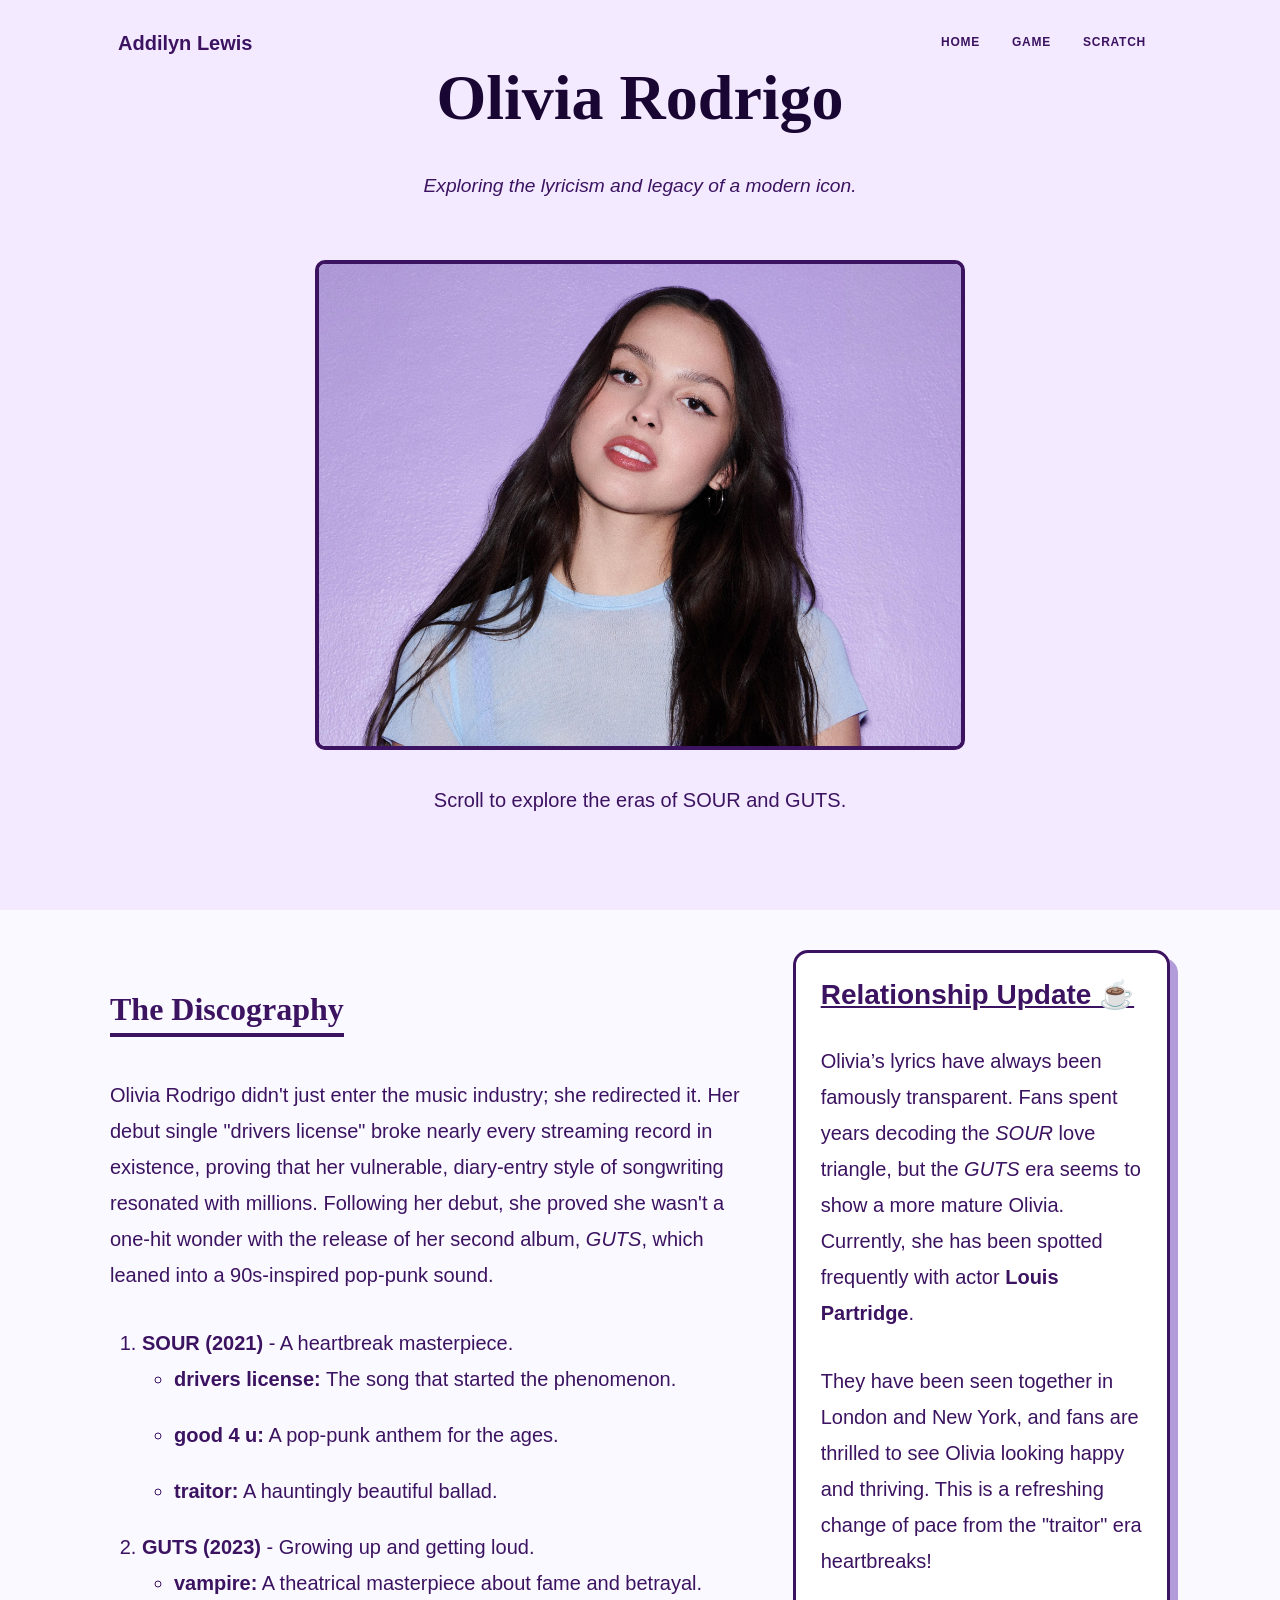
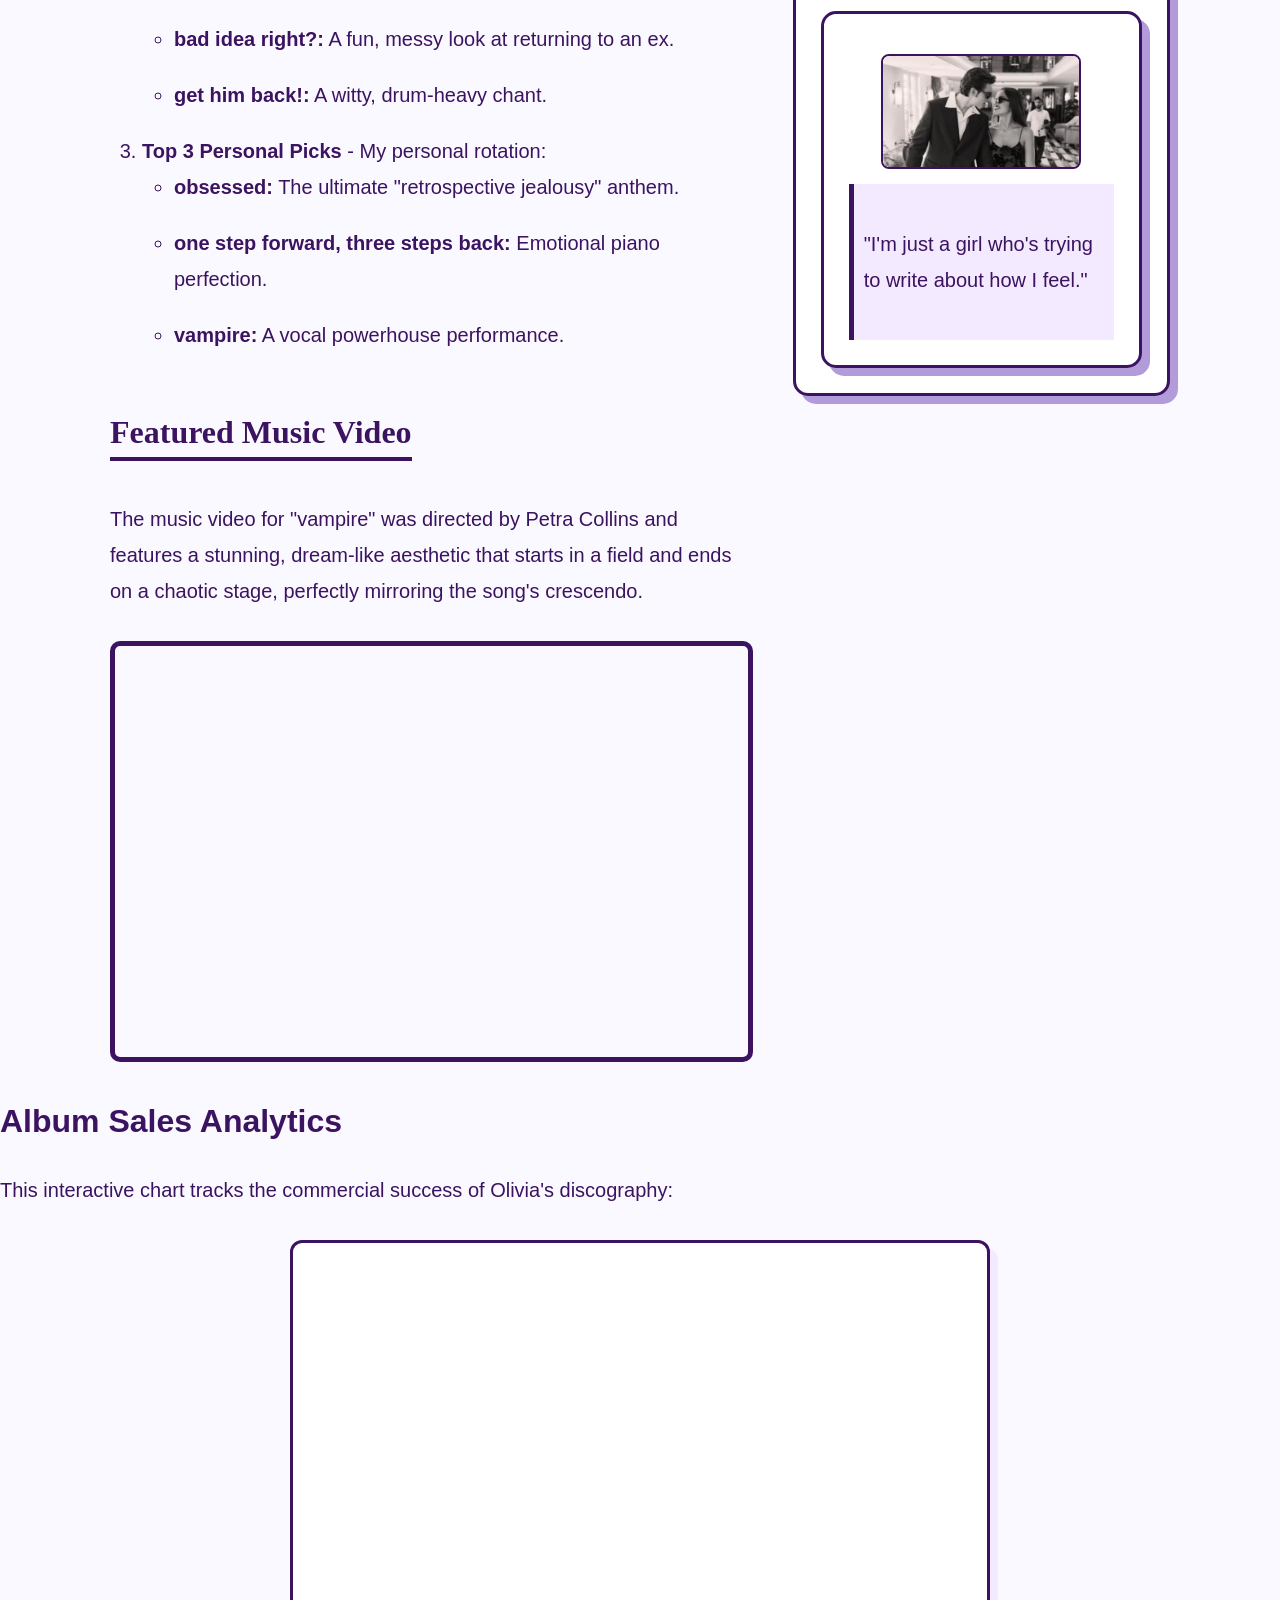
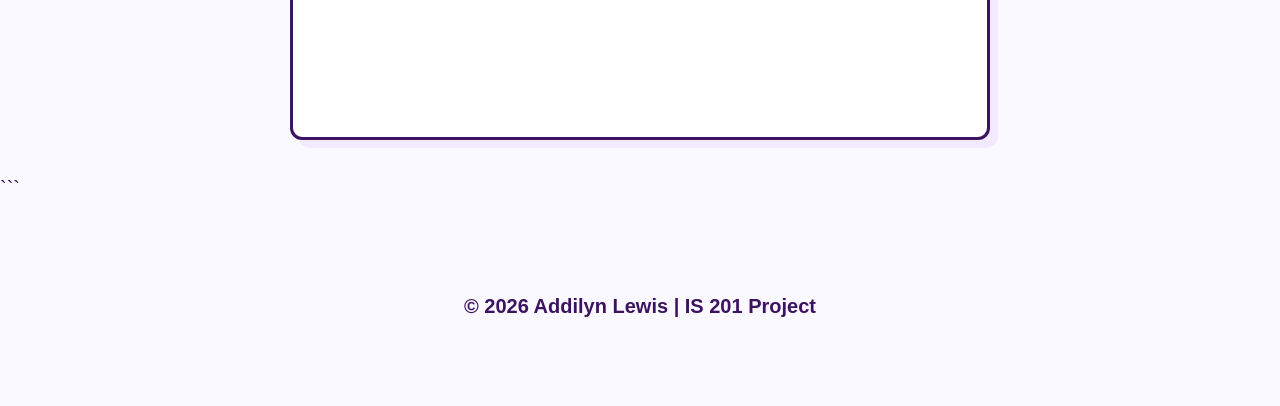
==== olivia.html @ ddae1ed8 "Add files via upload" ====
<!DOCTYPE html>
<html lang="en">
<head>
    <meta charset="UTF-8">
    <meta name="viewport" content="width=device-width, initial-scale=1.0">
    <title>Olivia Rodrigo | GUTS & SOUR Portal</title>
    <link href="css/styles.css" rel="stylesheet" />
    <link rel="stylesheet" href="css/olivia-styles.css">
</head>
<body>

    <nav class="navbar navbar-expand-lg navbar-light" id="mainNav">
    <div class="container px-4 px-lg-5">
        <a class="navbar-brand" href="index.html">Addilyn Lewis</a>
        <button class="navbar-toggler" type="button" data-bs-toggle="collapse" data-bs-target="#navbarResponsive" aria-controls="navbarResponsive" aria-expanded="false" aria-label="Toggle navigation">
            Menu
            <i class="fas fa-bars"></i>
        </button>
        <div class="collapse navbar-collapse" id="navbarResponsive">
            <ul class="navbar-nav ms-auto py-4 py-lg-0">
                <li class="nav-item"><a class="nav-link px-lg-3 py-3 py-lg-4" href="index.html">Home</a></li>
              <li class="nav-item">
    <a class="nav-link px-lg-3 py-3 py-lg-4" href="vampire-game.html">Game</a>
</li>
                <li class="nav-item"><a class="nav-link px-lg-3 py-3 py-lg-4" href="olivia.html">Scratch</a></li>
                
            </ul>
        </div>
    </div>
</nav>

    <div class="hero-banner">
        <h1>Olivia Rodrigo</h1>
        <p class="hero-subtitle">Exploring the lyricism and legacy of a modern icon.</p>
        
        <div class="image-container">
            <img src="assets/img/olivia-photo.jpg" alt="Olivia Rodrigo Portrait" class="header-img">
            <p class="photo-caption">Scroll to explore the eras of SOUR and GUTS.</p>
        </div>
    </div>

    <div class="main-wrapper">
        <div class="main-content">
            <h2 id="discography">The Discography</h2>
            <p>Olivia Rodrigo didn't just enter the music industry; she redirected it. Her debut single "drivers license" broke nearly every streaming record in existence, proving that her vulnerable, diary-entry style of songwriting resonated with millions. Following her debut, she proved she wasn't a one-hit wonder with the release of her second album, <em>GUTS</em>, which leaned into a 90s-inspired pop-punk sound.</p>

            <ol class="album-master-list">
                <li>
                    <strong>SOUR (2021)</strong> - A heartbreak masterpiece.
                    <ul>
                        <li><strong>drivers license:</strong> The song that started the phenomenon.</li>
                        <li><strong>good 4 u:</strong> A pop-punk anthem for the ages.</li>
                        <li><strong>traitor:</strong> A hauntingly beautiful ballad.</li>
                    </ul>
                </li>
                <li>
                    <strong>GUTS (2023)</strong> - Growing up and getting loud.
                    <ul>
                        <li><strong>vampire:</strong> A theatrical masterpiece about fame and betrayal.</li>
                        <li><strong>bad idea right?:</strong> A fun, messy look at returning to an ex.</li>
                        <li><strong>get him back!:</strong> A witty, drum-heavy chant.</li>
                    </ul>
                </li>
                <li>
                    <strong>Top 3 Personal Picks</strong> - My personal rotation:
                    <ul>
                        <li><strong>obsessed:</strong> The ultimate "retrospective jealousy" anthem.</li>
                        <li><strong>one step forward, three steps back:</strong> Emotional piano perfection.</li>
                        <li><strong>vampire:</strong> A vocal powerhouse performance.</li>
                    </ul>
                </li>
            </ol>

            <h2 id="vampire-video">Featured Music Video</h2>
            <p>The music video for "vampire" was directed by Petra Collins and features a stunning, dream-like aesthetic that starts in a field and ends on a chaotic stage, perfectly mirroring the song's crescendo.</p>
            
            <div class="video-wrapper">
                <iframe width="100%" height="400" src="https://www.youtube.com/embed/RlPNh_PB6To" frameborder="0" allowfullscreen></iframe>
            </div>
            
        </div>

        <div class="sidebar">
            <h3>Relationship Update ☕</h3>
            <p>Olivia’s lyrics have always been famously transparent. Fans spent years decoding the <em>SOUR</em> love triangle, but the <em>GUTS</em> era seems to show a more mature Olivia. Currently, she has been spotted frequently with actor <strong>Louis Partridge</strong>.</p>
            <p>They have been seen together in London and New York, and fans are thrilled to see Olivia looking happy and thriving. This is a refreshing change of pace from the "traitor" era heartbreaks!</p>
            <div class="sidebar">

    <div class="sidebar-photo-container">
        <img src="assets/img/louis-olivia.jpg" alt="Olivia and Louis" class="sidebar-img">
    </div>
            <div class="quote-box">
                <p>"I'm just a girl who's trying to write about how I feel."</p>
            </div>
        </div>
       
</div>
    </div>
    <h2 id="album-data">Album Sales Analytics</h2>
    <p>This interactive chart tracks the commercial success of Olivia's discography:</p>
    
    <div class="tableau-container">
        <div class='tableauPlaceholder' id='viz1776842919677' style='position: relative'><noscript><a href='#'><img alt='Sheet 1 ' src='https:&#47;&#47;public.tableau.com&#47;static&#47;images&#47;Ol&#47;OliviaRodrigosAlbumSales&#47;Sheet1&#47;1_rss.png' style='border: none' /></a></noscript><object class='tableauViz'  style='display:none;'><param name='host_url' value='https%3A%2F%2Fpublic.tableau.com%2F' /> <param name='embed_code_version' value='3' /> <param name='site_root' value='' /><param name='name' value='OliviaRodrigosAlbumSales&#47;Sheet1' /><param name='tabs' value='no' /><param name='toolbar' value='yes' /><param name='static_image' value='https:&#47;&#47;public.tableau.com&#47;static&#47;images&#47;Ol&#47;OliviaRodrigosAlbumSales&#47;Sheet1&#47;1.png' /> <param name='animate_transition' value='yes' /><param name='display_static_image' value='yes' /><param name='display_spinner' value='yes' /><param name='display_overlay' value='yes' /><param name='display_count' value='yes' /><param name='language' value='en-US' /></object></div><script type='text/javascript'>var divElement = document.getElementById('viz1776842919677');var vizElement = divElement.getElementsByTagName('object')[0];vizElement.style.width='100%';vizElement.style.height=(divElement.offsetWidth*0.75)+'px';var scriptElement = document.createElement('script');scriptElement.src = 'https://public.tableau.com/javascripts/api/viz_v1.js';vizElement.parentNode.insertBefore(scriptElement, vizElement);</script>
    </div>

</div> ```

    <footer>
        <p>&copy; 2026 Addilyn Lewis | IS 201 Project</p>
    </footer>
<script src="https://cdn.jsdelivr.net/npm/bootstrap@5.2.3/dist/js/bootstrap.bundle.min.js"></script>
<script src="js/scripts.js"></script>
</body>
</html>
---- css/olivia-styles.css ----
/* 1. Custom Background (Requirement) */
body {
    background-color: #faf9ff; /* Super light misty lavender */
    margin: 0;
    padding: 0;
    /* 2. Style specifying Font Family (Requirement) */
    font-family: 'Inter', 'Segoe UI', Tahoma, sans-serif;
    /* 3. Style specifying Font Color (Requirement) */
    color: #3c1361; /* DEEP DARK PURPLE text */
    line-height: 1.8;
}

/* Nav Bar with subtle Dark Purple Border */
.top-nav {
    background-color: #ffffff;
    padding: 20px;
    text-align: center;
    border-bottom: 3px solid #3c1361; /* Bold dark purple underline */
}

.top-nav a {
    color: #3c1361;
    text-decoration: none;
    margin: 0 20px;
    font-weight: 800; /* Bolded links */
    text-transform: uppercase;
    font-size: 0.8rem;
    letter-spacing: 1px;
}

/* Div 1: Header Styling */
.hero-banner {
    text-align: center;
    padding: 60px 20px;
    background-color: #f3eaff; /* Slightly darker purple for header */
}

.hero-banner h1 {
    font-family: 'Georgia', serif;
    font-size: 4rem;
    font-weight: 900; /* Bolded */
    margin: 0;
    color: #1a0633; /* Nearly black-purple */
}

.hero-subtitle {
    font-size: 1.2rem;
    color: #3c1361;
    font-style: italic;
}

.header-img {
    width: 100%;
    max-width: 650px;
    border-radius: 10px;
    margin-top: 25px;
    border: 4px solid #3c1361; /* Dark Purple Frame */
}

/* Div 2 & 3 Positioning: Sidebar Layout */
.main-wrapper {
    display: flex;
    max-width: 1100px;
    margin: 40px auto;
    gap: 40px;
    padding: 0 20px;
}

/* Div 2: Main Content */
.main-content {
    flex: 2;
}

.main-content h2 {
    font-family: 'Georgia', serif;
    font-size: 2rem;
    color: #3c1361;
    border-bottom: 4px solid #3c1361; /* Bold underline */
    display: inline-block;
    padding-bottom: 5px;
    margin-top: 40px;
}

/* Div 3: Sidebar */
.sidebar {
    flex: 1;
    background-color: #ffffff;
    padding: 25px;
    border: 3px solid #3c1361; /* Dark Purple Border */
    border-radius: 15px;
    height: fit-content;
    box-shadow: 8px 8px 0px #b19cd9; /* Lilac offset shadow */
}
.sidebar-img {
    /* THIS IS THE MAGIC LINE YOU NEED TO ADD */
    width: 100%;       /* It will fill the width of its purple box and NO bigger */
    
    max-width: 200px;  /* You might already have this from our last step */
    display: block;
    margin: 15px auto; /* Centers the photo */
    border: 2px solid #3c1361; /* Matches your theme */
    border-radius: 8px; /* Slightly rounded corners */
}

.sidebar h3 {
    margin-top: 0;
    font-weight: 900;
    text-decoration: underline;
}

/* List Styling */
.album-master-list {
    margin-top: 30px;
}

.album-master-list li {
    margin-bottom: 20px;
}

/* Video Styling */
.video-wrapper {
    margin-top: 30px;
    border: 5px solid #3c1361;
    border-radius: 10px;
    overflow: hidden;
}

footer {
    text-align: center;
    padding: 50px;
    color: #3c1361;
    font-weight: bold;
}

.quote-box {
    background: #f3eaff;
    padding: 10px;
    margin-top: 15px;
    border-left: 5px solid #3c1361;
}

.tableau-container {
    width: 100%;             
    max-width: 700px;
    height: 500px;         
    margin: 30px auto;     
    padding: 10px;
    background-color: #fff;
    border: 3px solid #3c1361; 
    border-radius: 12px;
    overflow: hidden;        
    box-shadow: 8px 8px 0px #f3eaff;
}

.tableauPlaceholder, .tableauViz {
    width: 100% !important;
    height: 100% !important;
}
/* This targets the Navbar links on the Olivia page only */
#mainNav .nav-link, #mainNav .navbar-brand {
    color: #3c1361 !important; /* Your signature dark purple */
    font-weight: 700;
}

/* This makes the links change color slightly when you hover over them */
#mainNav .nav-link:hover {
    color: #6a1b9a !important; /* A slightly lighter purple for the hover effect */
}

/* This fixes the "Menu" button on mobile so it's also purple */
.navbar-toggler {
    color: #3c1361 !important;
    border-color: #3c1361 !important;
}
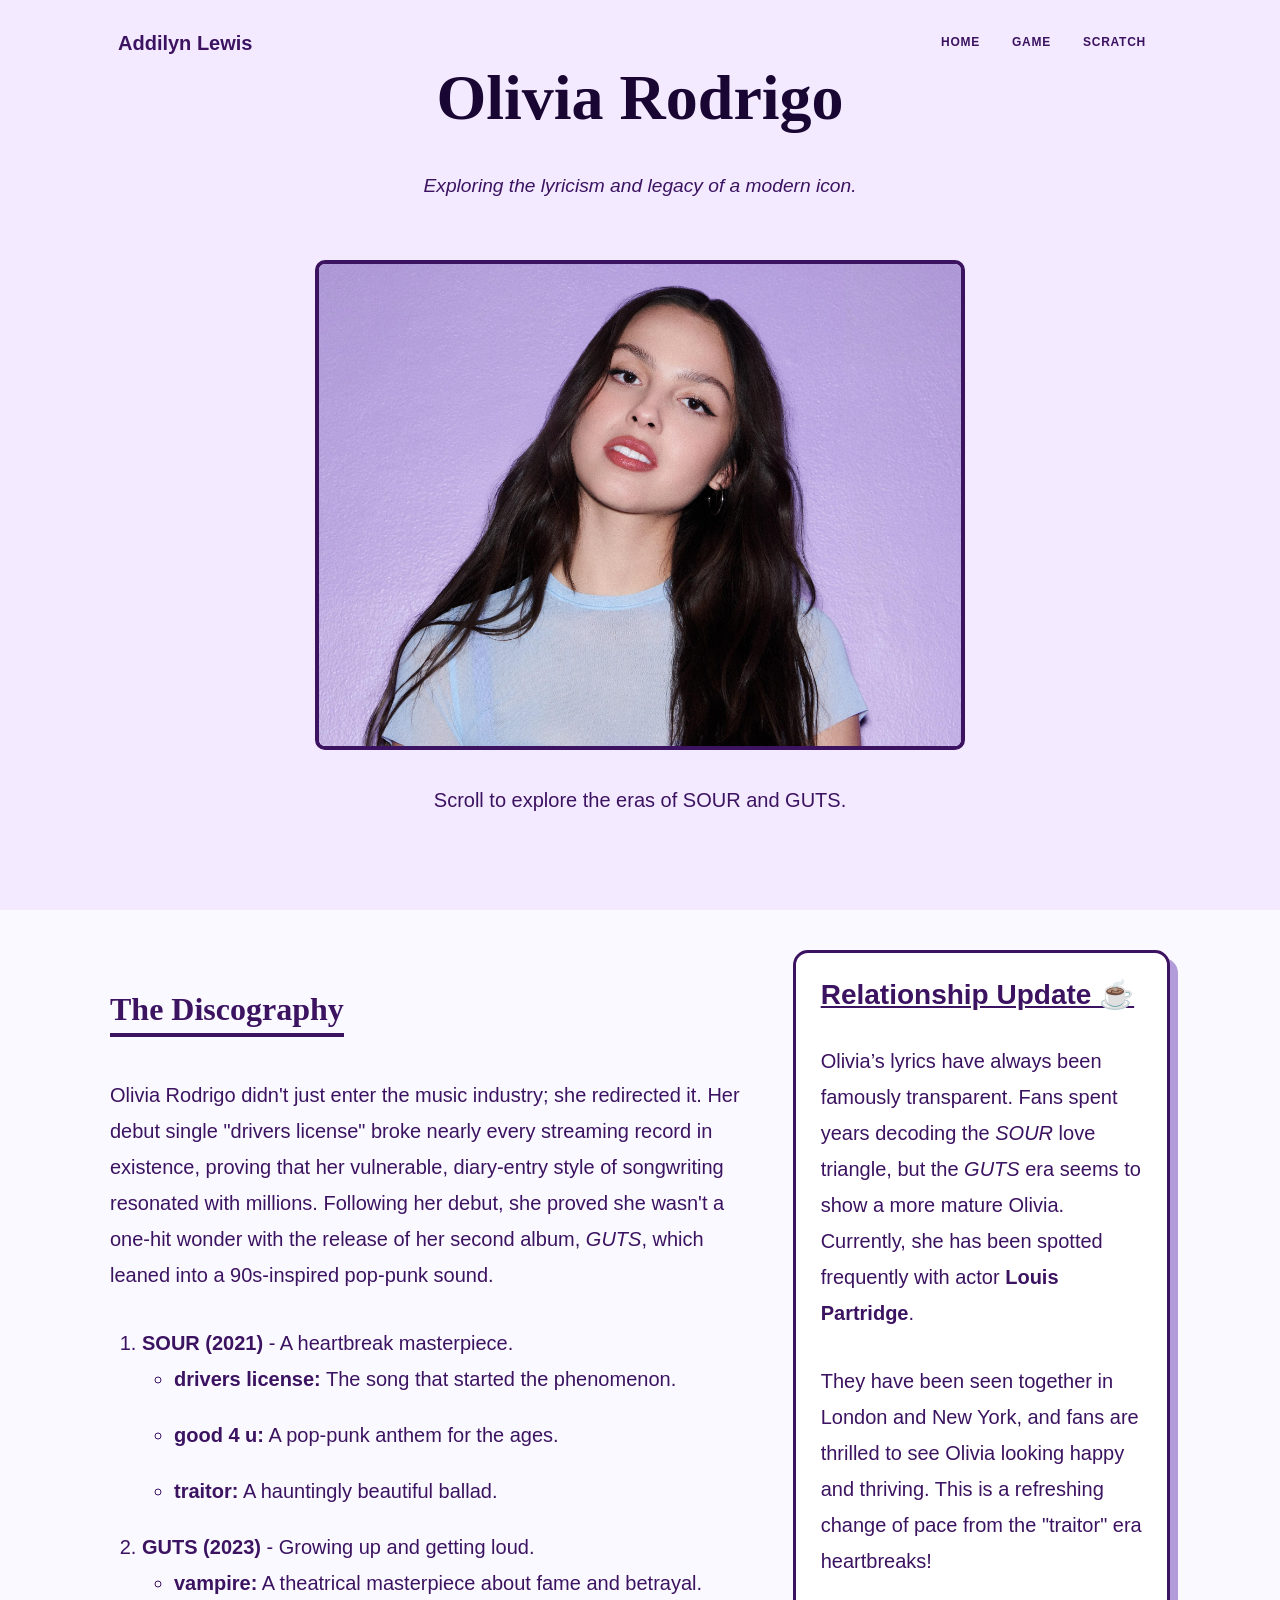
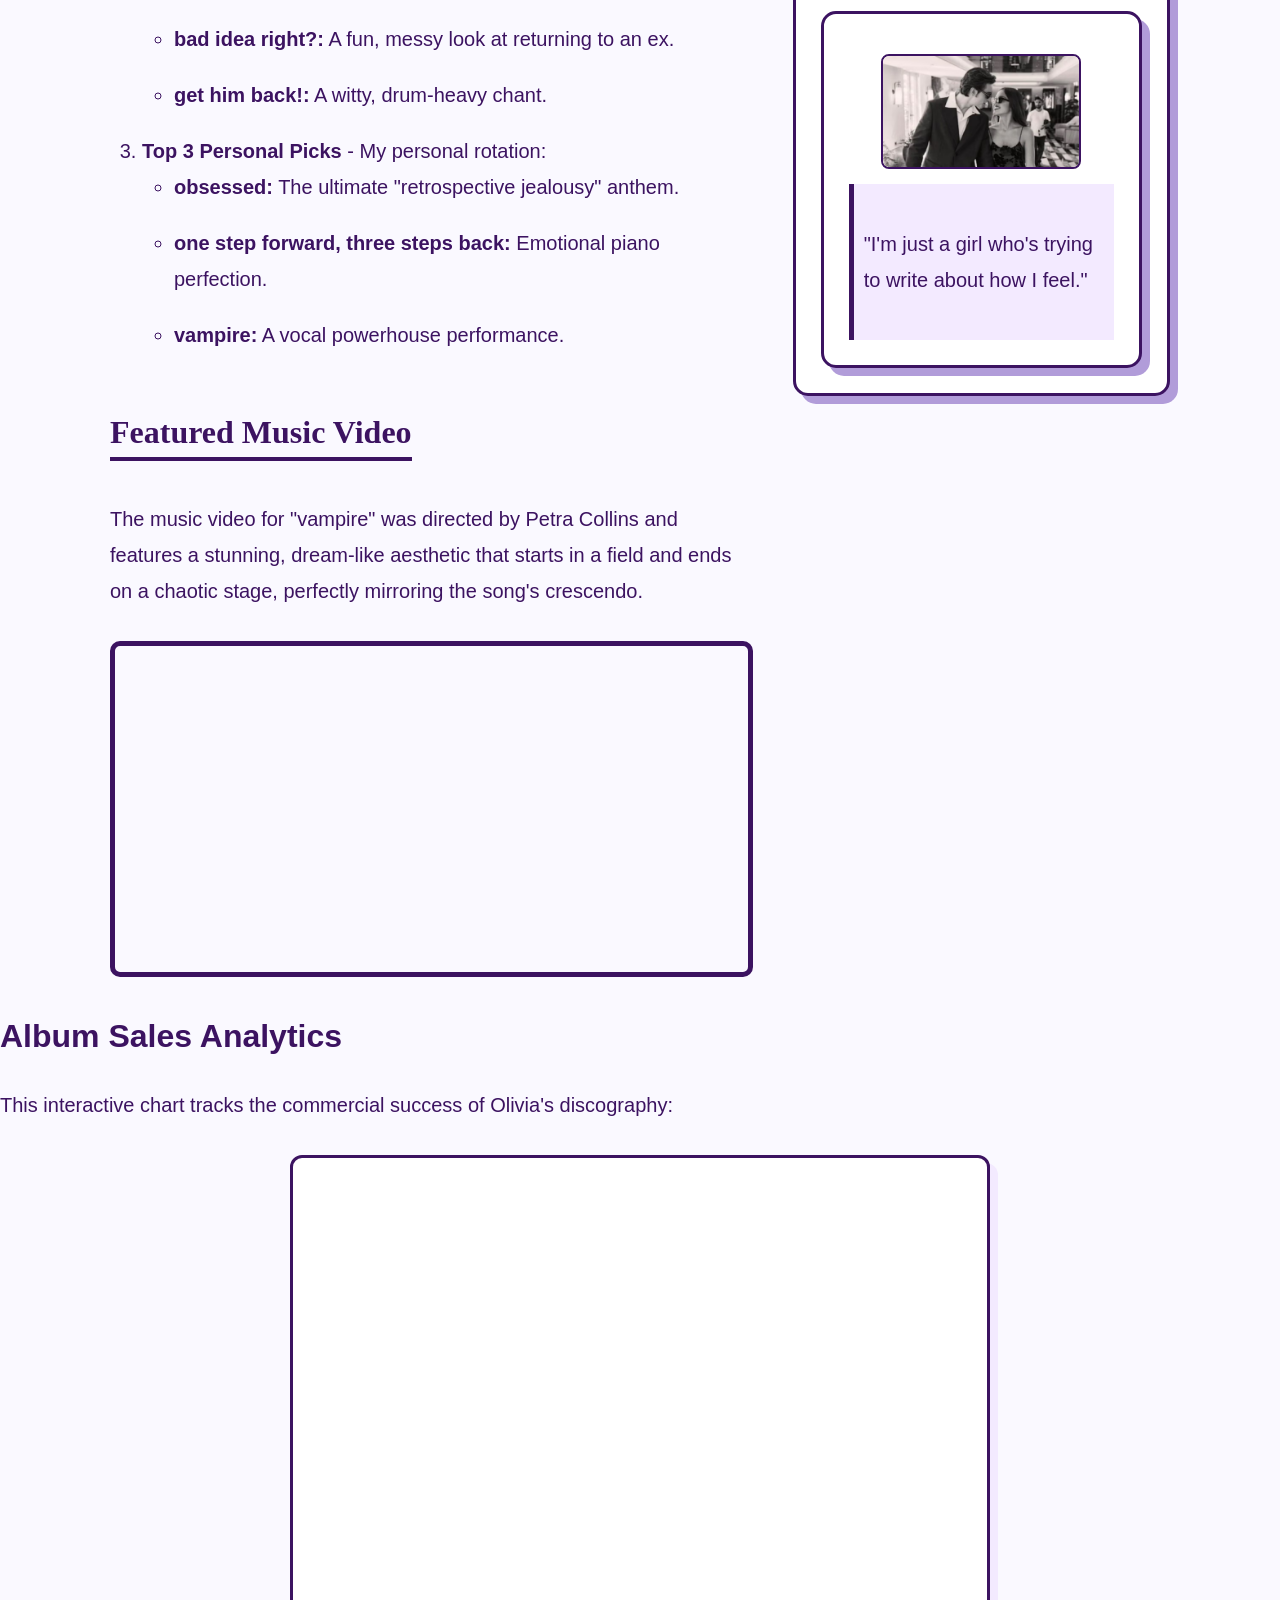
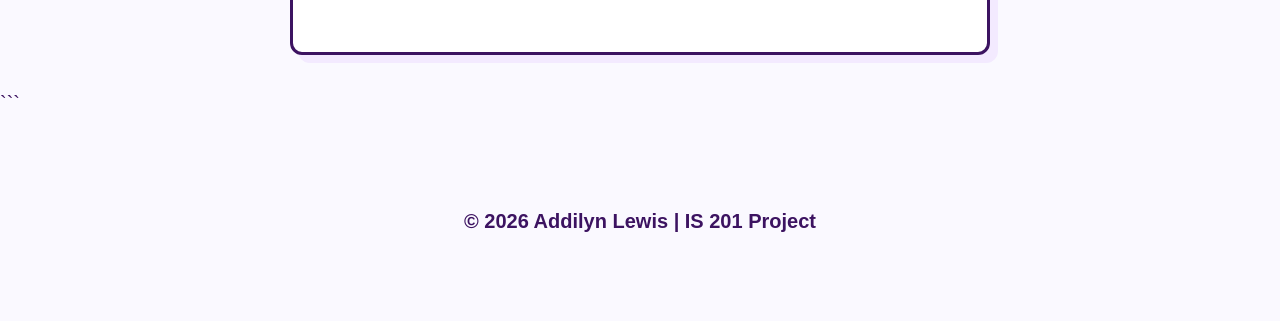
==== commit a0872b3f: "Update olivia.html" ====
--- a/olivia.html
+++ b/olivia.html
@@ -75,7 +75,7 @@
             <p>The music video for "vampire" was directed by Petra Collins and features a stunning, dream-like aesthetic that starts in a field and ends on a chaotic stage, perfectly mirroring the song's crescendo.</p>
             
             <div class="video-wrapper">
-                <iframe width="100%" height="400" src="https://www.youtube.com/embed/RlPNh_PB6To" frameborder="0" allowfullscreen></iframe>
+                <iframe width="560" height="315" src="https://www.youtube.com/embed/RlPNh_PBZb4?si=oZpRzdHbR35xOuGT" title="YouTube video player" frameborder="0" allow="accelerometer; autoplay; clipboard-write; encrypted-media; gyroscope; picture-in-picture; web-share" referrerpolicy="strict-origin-when-cross-origin" allowfullscreen></iframe>
             </div>
             
         </div>
@@ -111,4 +111,4 @@
 <script src="https://cdn.jsdelivr.net/npm/bootstrap@5.2.3/dist/js/bootstrap.bundle.min.js"></script>
 <script src="js/scripts.js"></script>
 </body>
-</html>+</html>
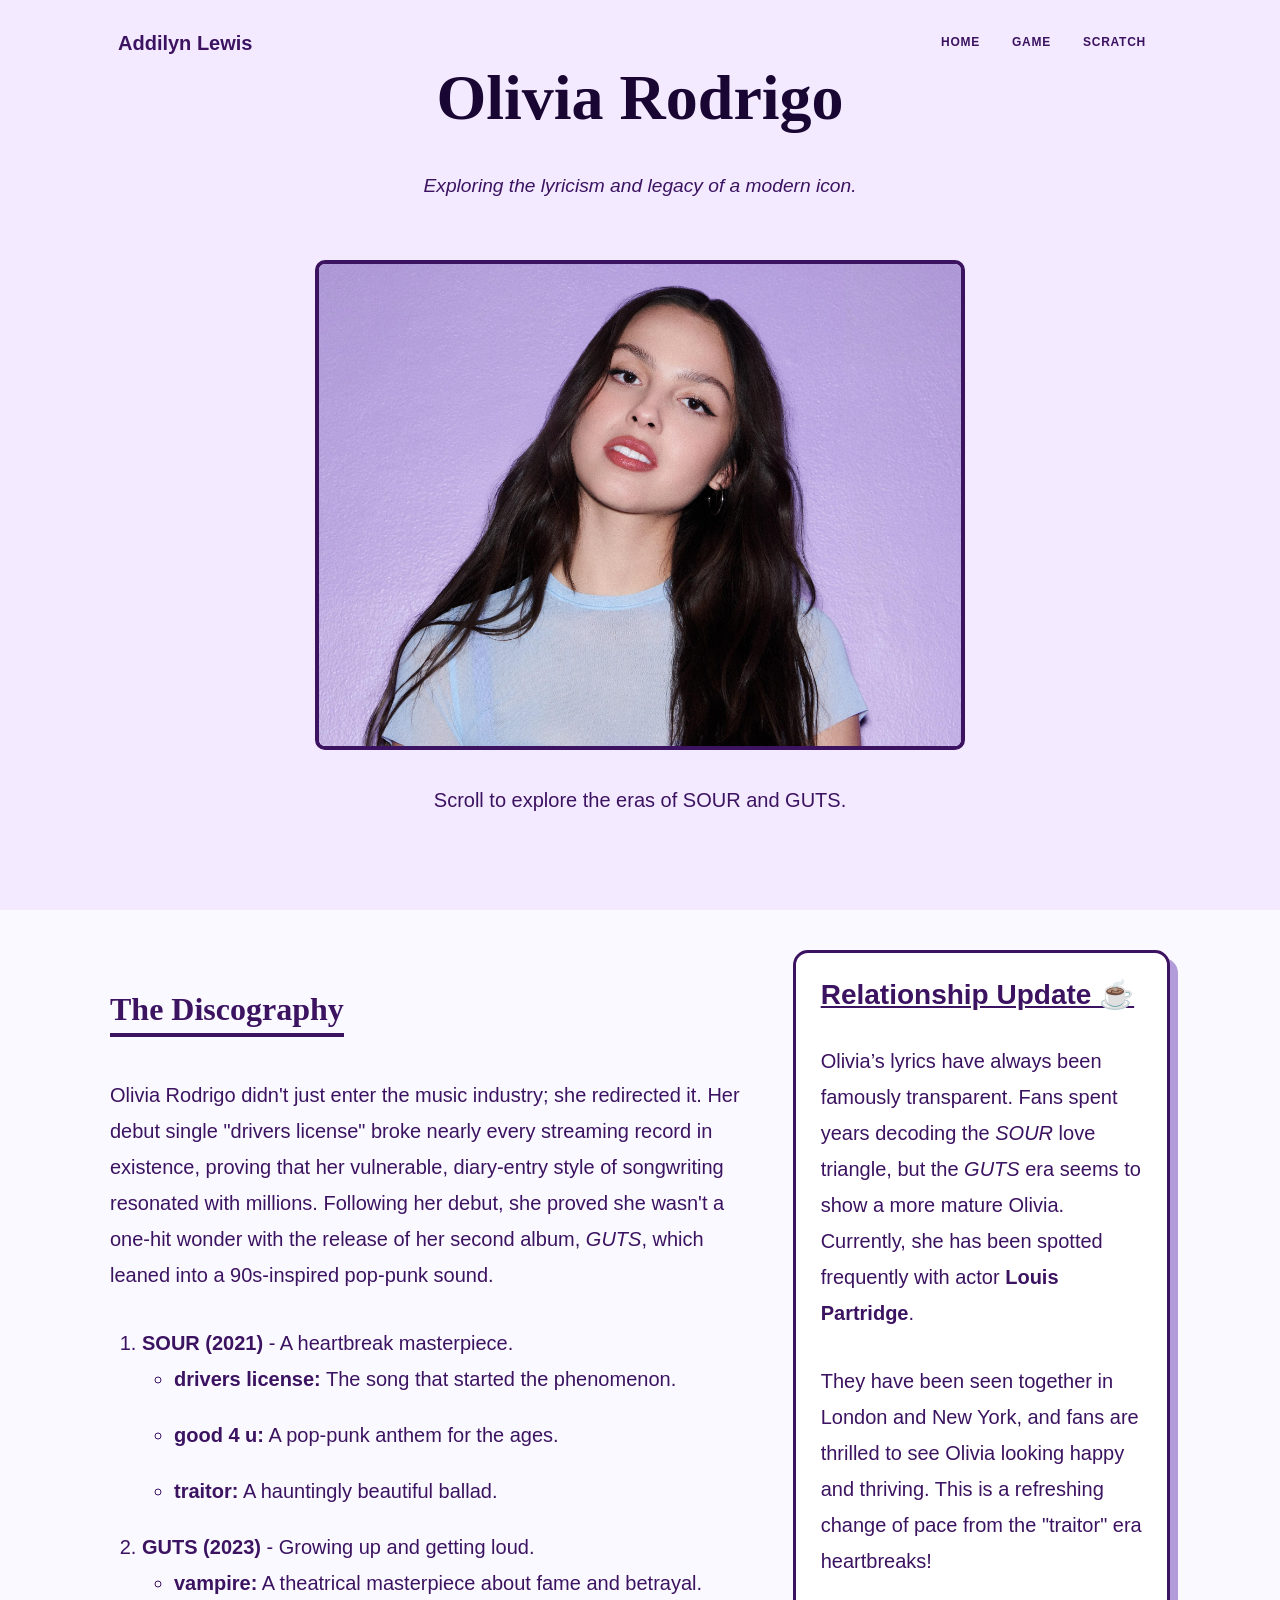
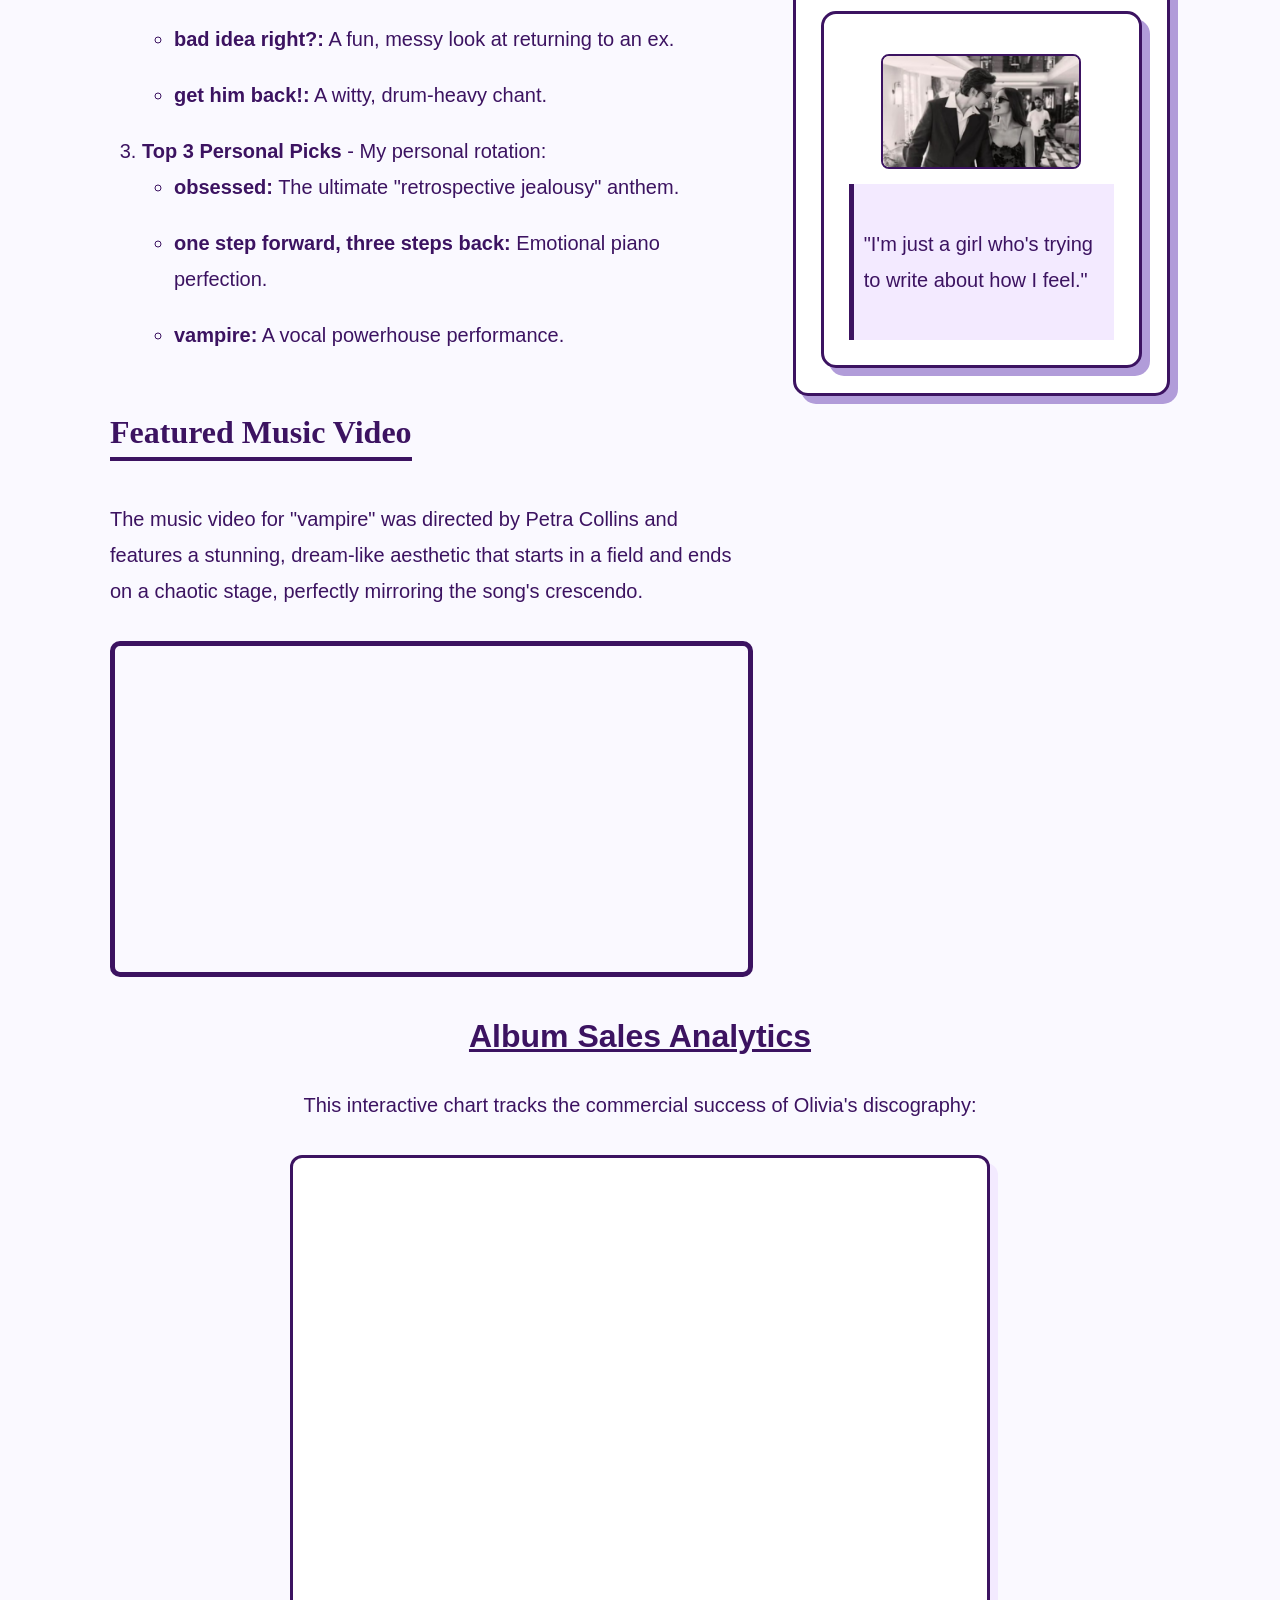
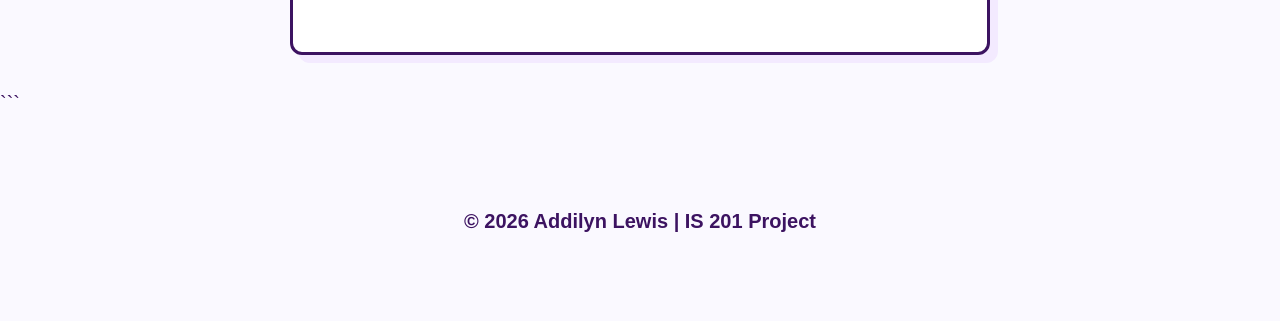
==== commit 32f640bc: "Update olivia.html" ====
--- a/olivia.html
+++ b/olivia.html
@@ -96,8 +96,8 @@
        
 </div>
     </div>
-    <h2 id="album-data">Album Sales Analytics</h2>
-    <p>This interactive chart tracks the commercial success of Olivia's discography:</p>
+    <h2 id="album-data" style="text-align: center; text-decoration: underline;">Album Sales Analytics</h2>
+    <p style="text-align: center;">This interactive chart tracks the commercial success of Olivia's discography:</p>
     
     <div class="tableau-container">
         <div class='tableauPlaceholder' id='viz1776842919677' style='position: relative'><noscript><a href='#'><img alt='Sheet 1 ' src='https:&#47;&#47;public.tableau.com&#47;static&#47;images&#47;Ol&#47;OliviaRodrigosAlbumSales&#47;Sheet1&#47;1_rss.png' style='border: none' /></a></noscript><object class='tableauViz'  style='display:none;'><param name='host_url' value='https%3A%2F%2Fpublic.tableau.com%2F' /> <param name='embed_code_version' value='3' /> <param name='site_root' value='' /><param name='name' value='OliviaRodrigosAlbumSales&#47;Sheet1' /><param name='tabs' value='no' /><param name='toolbar' value='yes' /><param name='static_image' value='https:&#47;&#47;public.tableau.com&#47;static&#47;images&#47;Ol&#47;OliviaRodrigosAlbumSales&#47;Sheet1&#47;1.png' /> <param name='animate_transition' value='yes' /><param name='display_static_image' value='yes' /><param name='display_spinner' value='yes' /><param name='display_overlay' value='yes' /><param name='display_count' value='yes' /><param name='language' value='en-US' /></object></div><script type='text/javascript'>var divElement = document.getElementById('viz1776842919677');var vizElement = divElement.getElementsByTagName('object')[0];vizElement.style.width='100%';vizElement.style.height=(divElement.offsetWidth*0.75)+'px';var scriptElement = document.createElement('script');scriptElement.src = 'https://public.tableau.com/javascripts/api/viz_v1.js';vizElement.parentNode.insertBefore(scriptElement, vizElement);</script>
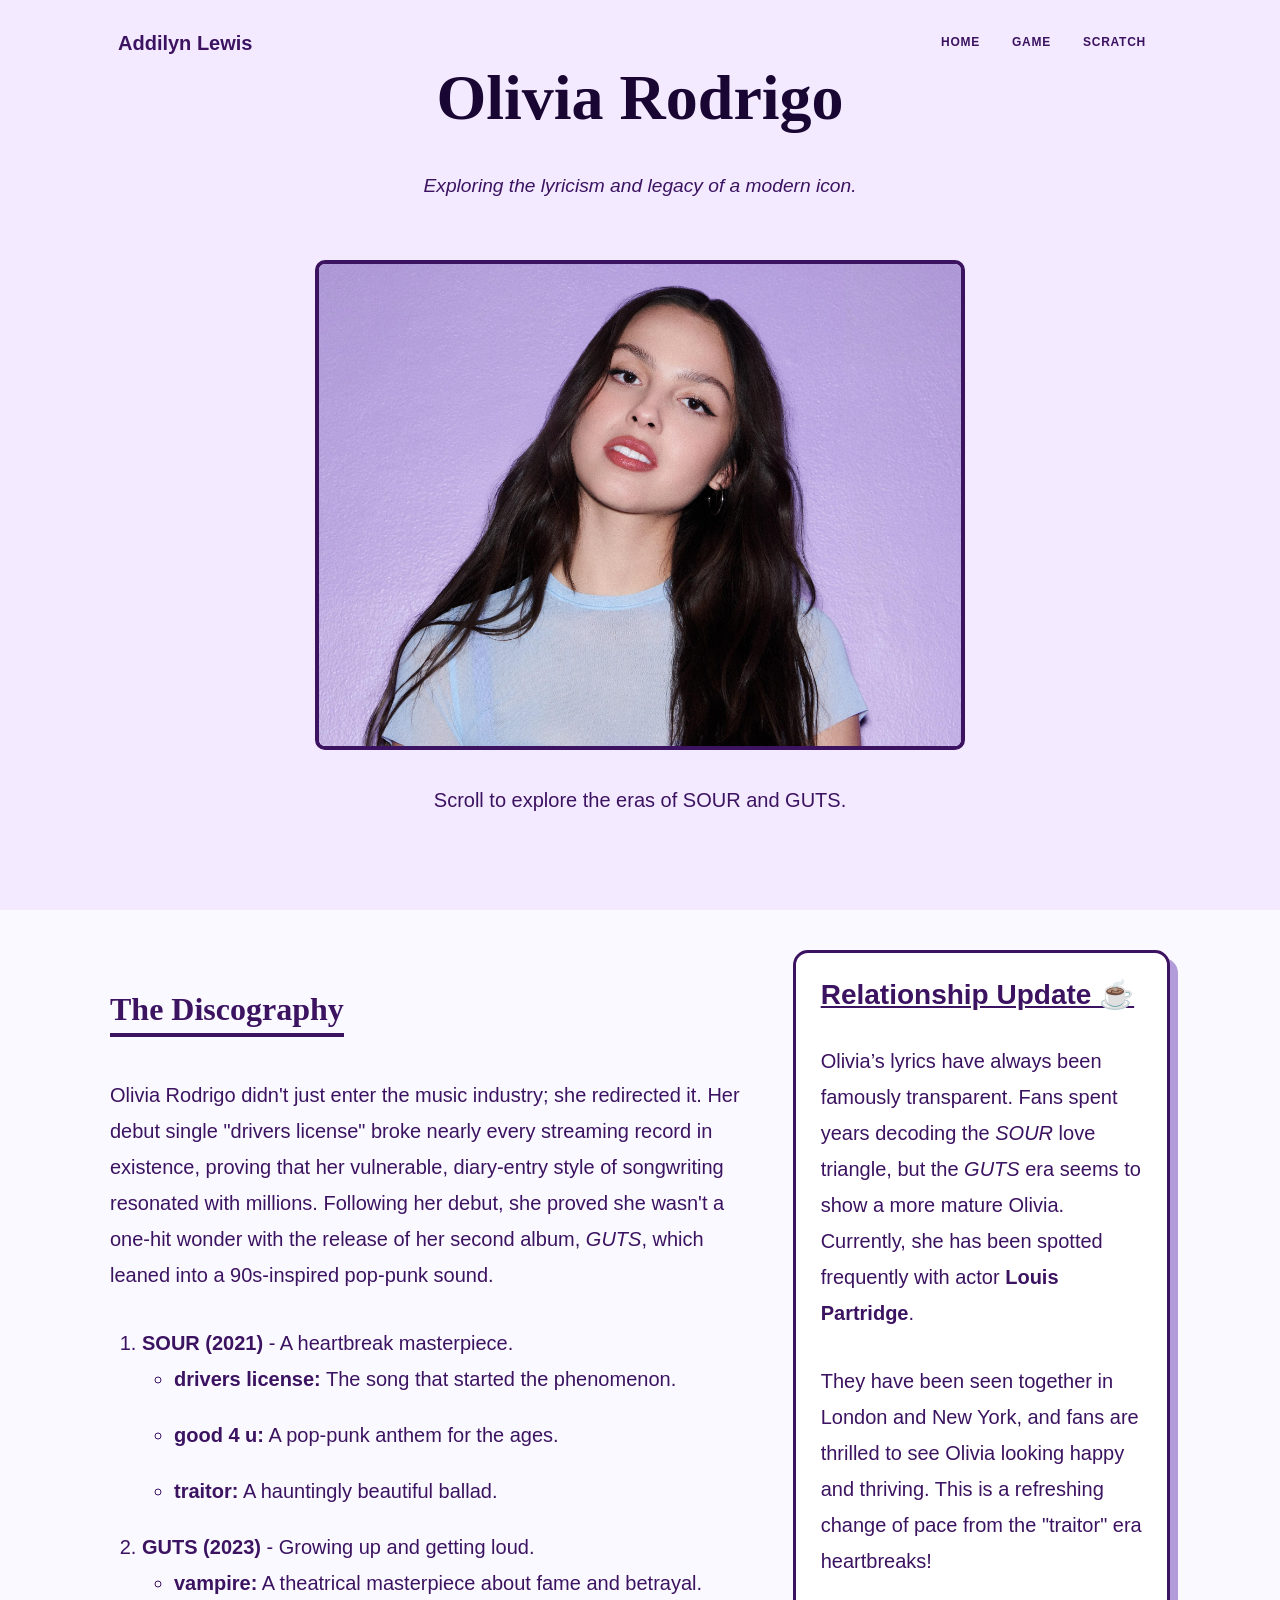
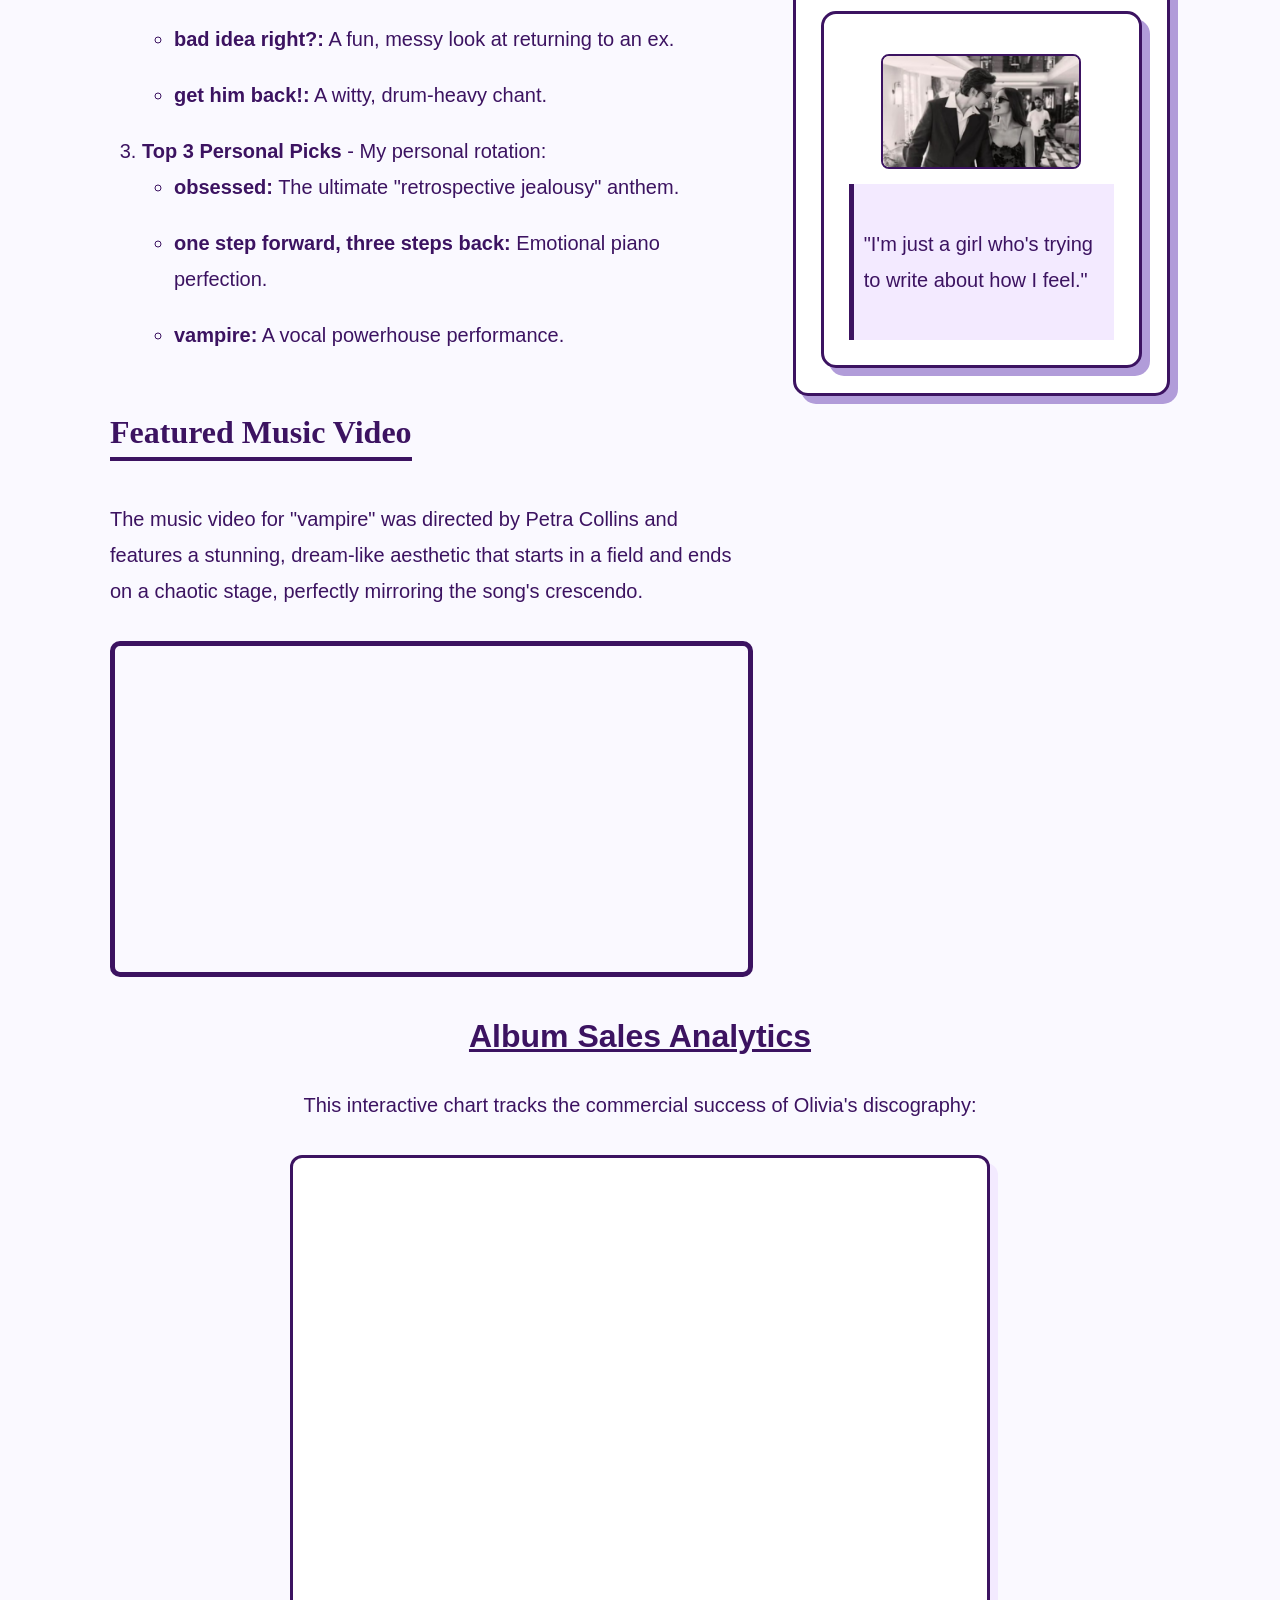
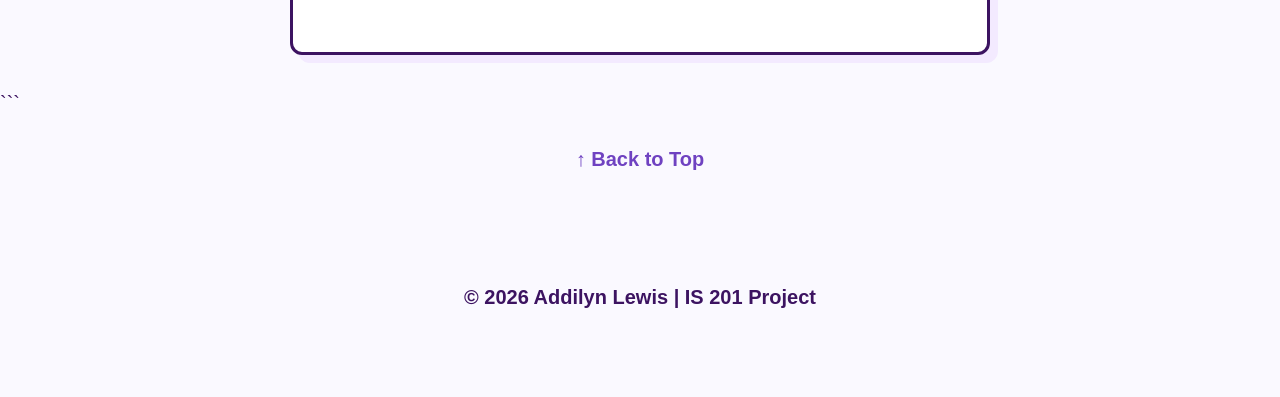
==== commit fd9ba46f: "Update olivia.html" ====
--- a/olivia.html
+++ b/olivia.html
@@ -28,7 +28,7 @@
         </div>
     </div>
 </nav>
-
+<div id="top"></div>
     <div class="hero-banner">
         <h1>Olivia Rodrigo</h1>
         <p class="hero-subtitle">Exploring the lyricism and legacy of a modern icon.</p>
@@ -104,7 +104,9 @@
     </div>
 
 </div> ```
-
+<div style="text-align: center; margin: 20px 0;">
+    <a href="#top" style="text-decoration: none; color: #6f42c1; font-weight: bold;">↑ Back to Top</a>
+</div>
     <footer>
         <p>&copy; 2026 Addilyn Lewis | IS 201 Project</p>
     </footer>
